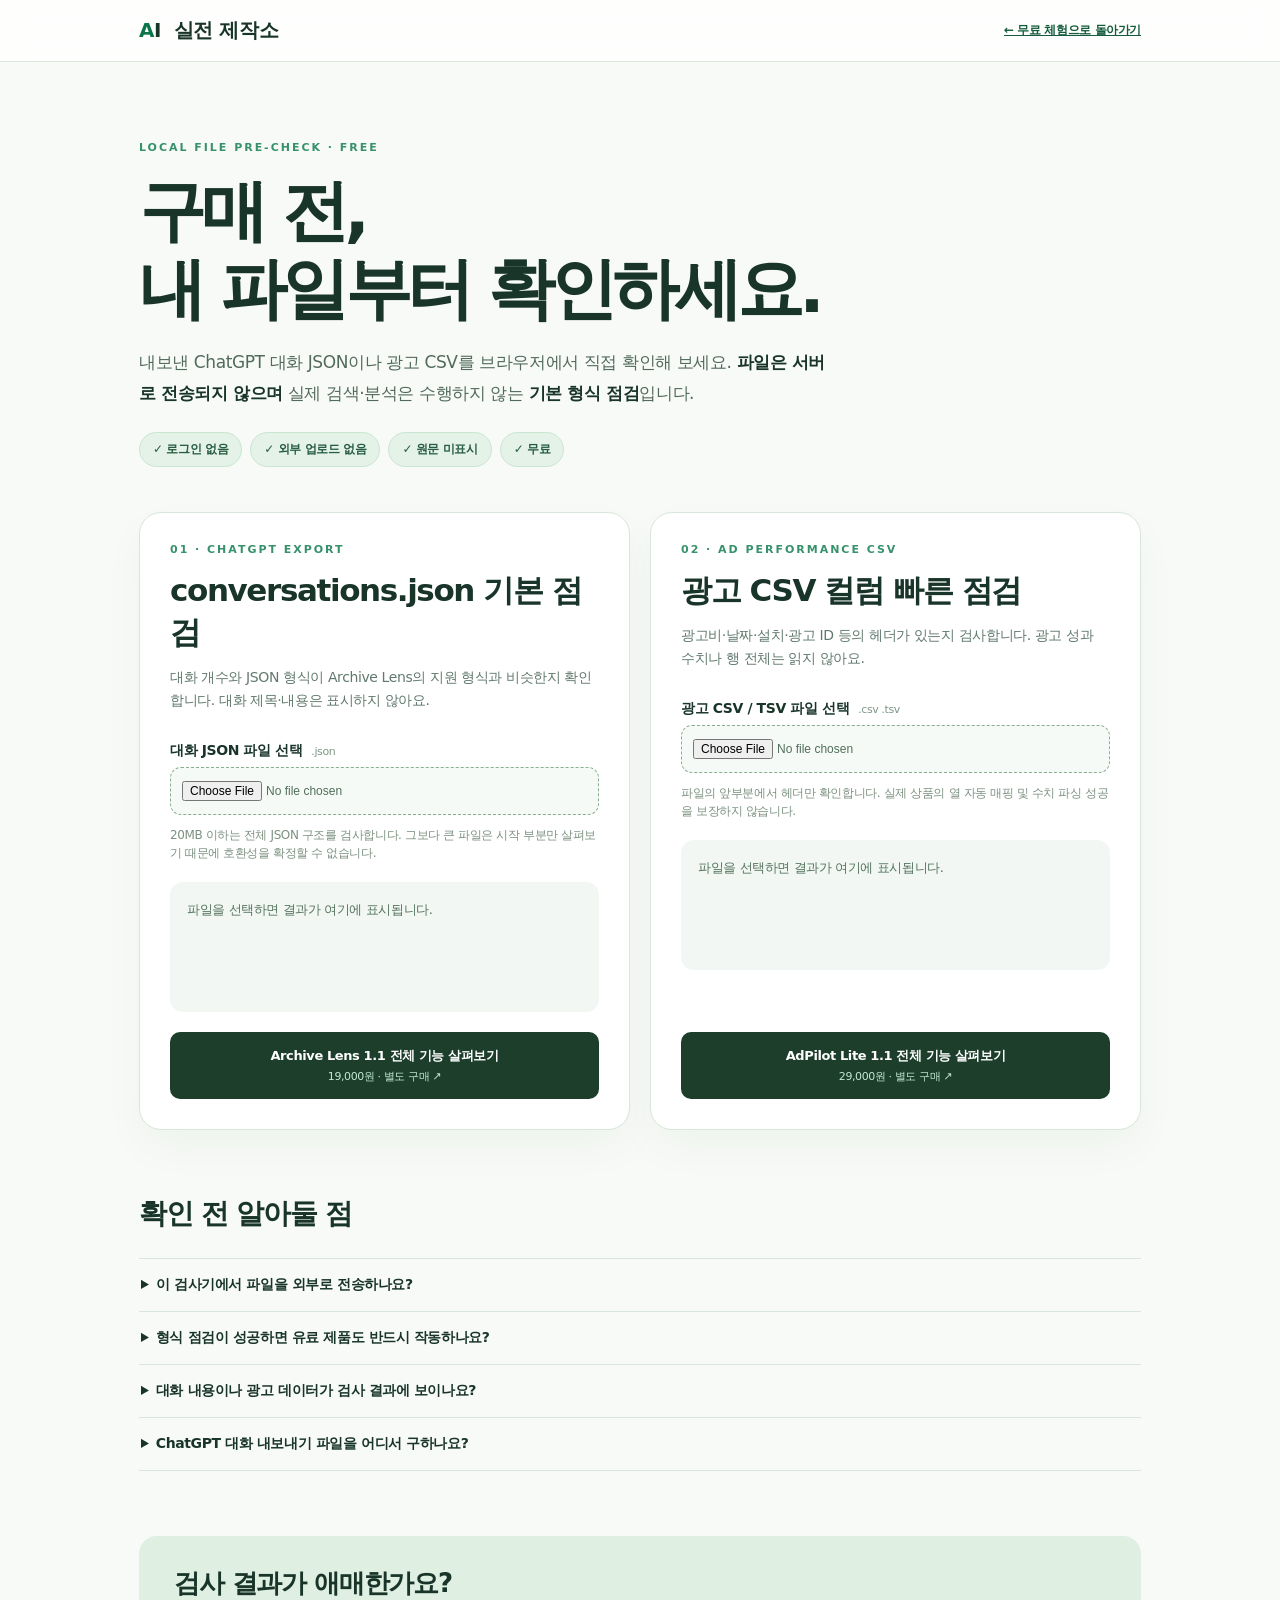
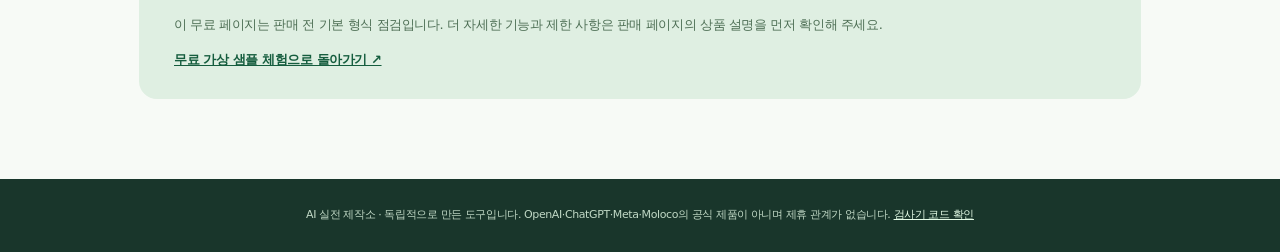
==== check/index.html @ d181d867 "Add free local ChatGPT JSON and ad CSV compatibility precheck" ====
<!doctype html>
<html lang="ko">
<head>
<meta charset="utf-8">
<meta name="viewport" content="width=device-width, initial-scale=1">
<meta name="theme-color" content="#f7faf7">
<meta name="description" content="ChatGPT conversations.json과 Meta·Moloco 광고 CSV의 기본 구조를 무료로 확인하세요. 파일 업로드·회원가입 없이 브라우저에서만 검사합니다.">
<meta property="og:type" content="website">
<meta property="og:title" content="ChatGPT JSON·광고 CSV 무료 파일 검사 | AI 실전 제작소">
<meta property="og:description" content="파일이 내 도구에 적합한지 구매 전 미리 확인. 모든 검사는 브라우저 내부에서만 실행됩니다.">
<meta property="og:url" content="https://latpeed-ai-lab-preview.pages.dev/check/">
<meta property="og:image" content="https://latpeed-ai-lab-preview.pages.dev/preview.png">
<link rel="icon" href="/favicon.svg" type="image/svg+xml">
<link rel="canonical" href="https://latpeed-ai-lab-preview.pages.dev/check/">
<link rel="stylesheet" href="./check.css">
<title>ChatGPT JSON·광고 CSV 무료 파일 검사 | AI 실전 제작소</title>
<script src="./check.js" defer></script>
</head>
<body>
<header><div class="nav"><a class="brand" href="/">AI <span>실전 제작소</span></a><a href="/" class="nav-link">← 무료 체험으로 돌아가기</a></div></header>
<main>
<div class="intro"><div class="eyebrow">LOCAL FILE PRE-CHECK · FREE</div><h1>구매 전,<br>내 파일부터 확인하세요.</h1><p class="lead">내보낸 ChatGPT 대화 JSON이나 광고 CSV를 브라우저에서 직접 확인해 보세요. <strong>파일은 서버로 전송되지 않으며</strong> 실제 검색·분석은 수행하지 않는 <strong>기본 형식 점검</strong>입니다.</p><div class="trust"><span>✓ 로그인 없음</span><span>✓ 외부 업로드 없음</span><span>✓ 원문 미표시</span><span>✓ 무료</span></div></div>
<div class="cols">
<section class="tool" aria-labelledby="json-title">
 <div class="tool-tag">01 · CHATGPT EXPORT</div><h2 id="json-title">conversations.json 기본 점검</h2><p>대화 개수와 JSON 형식이 Archive Lens의 지원 형식과 비슷한지 확인합니다. 대화 제목·내용은 표시하지 않아요.</p>
 <label for="json-file" class="file-label">대화 JSON 파일 선택 <span>.json</span></label><input type="file" id="json-file" accept=".json,application/json" aria-describedby="json-help">
 <p class="hint" id="json-help">20MB 이하는 전체 JSON 구조를 검사합니다. 그보다 큰 파일은 시작 부분만 살펴보기 때문에 호환성을 확정할 수 없습니다.</p>
 <div id="json-result" class="result" aria-live="polite" aria-atomic="true">파일을 선택하면 결과가 여기에 표시됩니다.</div>
 <a class="buy" href="https://www.latpeed.com/products/tej54?utm_source=ai_lab_precheck&utm_medium=owned_site&utm_campaign=20261114&utm_content=json">Archive Lens 1.1 전체 기능 살펴보기 <span>19,000원 · 별도 구매 ↗</span></a>
</section>
<section class="tool" aria-labelledby="csv-title">
 <div class="tool-tag">02 · AD PERFORMANCE CSV</div><h2 id="csv-title">광고 CSV 컬럼 빠른 점검</h2><p>광고비·날짜·설치·광고 ID 등의 헤더가 있는지 검사합니다. 광고 성과 수치나 행 전체는 읽지 않아요.</p>
 <label for="csv-file" class="file-label">광고 CSV / TSV 파일 선택 <span>.csv .tsv</span></label><input type="file" id="csv-file" accept=".csv,.tsv,text/csv,text/tab-separated-values" aria-describedby="csv-help">
 <p class="hint" id="csv-help">파일의 앞부분에서 헤더만 확인합니다. 실제 상품의 열 자동 매핑 및 수치 파싱 성공을 보장하지 않습니다.</p>
 <div id="csv-result" class="result" aria-live="polite" aria-atomic="true">파일을 선택하면 결과가 여기에 표시됩니다.</div>
 <a class="buy" href="https://www.latpeed.com/products/sb5ge?utm_source=ai_lab_precheck&utm_medium=owned_site&utm_campaign=20261114&utm_content=csv">AdPilot Lite 1.1 전체 기능 살펴보기 <span>29,000원 · 별도 구매 ↗</span></a>
</section>
</div>
<section class="faq">
<h2>확인 전 알아둘 점</h2>
<details><summary>이 검사기에서 파일을 외부로 전송하나요?</summary><p>아니요. 브라우저의 File API로 파일을 읽어 로컬 JavaScript에서만 처리합니다. 검사기는 별도 서버 저장, 파일 전송, 외부 통계 스크립트가 없습니다. 사이트 접속 자체의 표준 호스팅 로그는 발생할 수 있습니다.</p></details>
<details><summary>형식 점검이 성공하면 유료 제품도 반드시 작동하나요?</summary><p>아니요. JSON의 중첩 구조, 대화 분기, 첨부 파일 및 광고 제공사의 CSV 헤더·인코딩·날짜·통화·이벤트 정의에 따라 실제 동작은 달라질 수 있습니다. 검사기는 파일 호환성을 보증하지 않습니다.</p></details>
<details><summary>대화 내용이나 광고 데이터가 검사 결과에 보이나요?</summary><p>아니요. 대화 수 및 지원 패턴 여부, 광고 컬럼 <em>분류 결과</em>만 표시합니다. 파일 이름·대화 제목·채팅 본문·광고 행의 수치·계정 ID는 표시하지 않습니다.</p></details>
<details><summary>ChatGPT 대화 내보내기 파일을 어디서 구하나요?</summary><p>ChatGPT에서 본인 계정의 데이터 내보내기 기능으로 받은 압축 파일을 직접 해제한 뒤, 포함된 <code>conversations.json</code>을 선택하세요. 이 페이지는 내 계정에 자동으로 접속하거나 대화를 백업하지 않습니다.</p></details>
</section>
<div class="bottom"><h2>검사 결과가 애매한가요?</h2><p>이 무료 페이지는 판매 전 기본 형식 점검입니다. 더 자세한 기능과 제한 사항은 판매 페이지의 상품 설명을 먼저 확인해 주세요.</p><a href="/" class="back">무료 가상 샘플 체험으로 돌아가기 ↗</a></div>
</main><footer>AI 실전 제작소 · 독립적으로 만든 도구입니다. OpenAI·ChatGPT·Meta·Moloco의 공식 제품이 아니며 제휴 관계가 없습니다. <a href="https://github.com/jeremy-merchant/ai-practical-lab-demos">검사기 코드 확인</a></footer>
</body>
</html>
---- check/check.css ----
:root{color-scheme:light;--ink:#19352a;--muted:#678075;--line:#d8e6db;--bg:#f7faf6;--accent:#145c3d}
*{box-sizing:border-box}body{margin:0;background:var(--bg);color:var(--ink);font-family:system-ui,-apple-system,"Apple SD Gothic Neo","Noto Sans KR",sans-serif;letter-spacing:-.025em}a{color:inherit}header{border-bottom:1px solid var(--line);background:#ffffffcc;position:sticky;top:0;z-index:4;backdrop-filter:blur(12px)}.nav{max-width:1050px;padding:17px 24px;margin:auto;display:flex;align-items:center;justify-content:space-between;gap:16px}.brand{text-decoration:none;font-weight:900;font-size:20px}.brand:first-letter{color:#0b754a}.brand span{margin-left:6px}.nav-link{font-size:12px;color:var(--accent);font-weight:700}main{max-width:1050px;margin:auto;padding:44px 24px 80px}.intro{max-width:810px;padding:35px 0 45px}.eyebrow,.tool-tag{font-size:11px;letter-spacing:.18em;font-weight:850;color:#37916c}h1{font-size:clamp(38px,6vw,67px);letter-spacing:-.07em;line-height:1.17;margin:18px 0 18px}h2{letter-spacing:-.045em}.lead{font-size:17px;color:#526a5c;line-height:1.85;max-width:690px}.lead strong{color:var(--ink)}.trust{display:flex;flex-wrap:wrap;gap:8px;margin-top:22px}.trust span{font-size:12px;color:#275d41;padding:8px 13px;border-radius:99px;background:#e4f2e7;border:1px solid #c9e6d1;font-weight:750}.cols{display:grid;grid-template-columns:1fr 1fr;gap:20px}.tool{border:1px solid var(--line);border-radius:22px;padding:30px;background:#fff;box-shadow:0 18px 45px #16352409;display:flex;flex-direction:column;min-width:0}.tool h2{font-size:clamp(22px,2.6vw,31px);margin:14px 0 12px}.tool>p{font-size:14px;color:#61796d;line-height:1.7;margin:0 0 17px}.file-label{display:flex;flex-wrap:wrap;align-items:center;gap:9px;font-size:14px;font-weight:800;margin:12px 0 7px}.file-label span{font-size:11px;color:#7f9586;font-weight:500}input[type=file]{max-width:100%;font-size:12px;color:#516f5b;border:1px dashed #86ae91;border-radius:11px;padding:13px 11px;background:#f6faf6;cursor:pointer}.hint{font-size:12px!important;line-height:1.5!important;color:#7c9181!important;margin:11px 0 14px!important}.result{margin:6px 0 20px;border-radius:13px;background:#f2f7f3;padding:17px;color:#55745e;font-size:13px;line-height:1.7;min-height:130px;overflow-wrap:anywhere}.result h3{font-size:16px;margin:0 0 8px;color:#25543c}.result ul{margin:7px 0 0;padding-left:20px}.result.warn{background:#fff7e9;color:#7b5a23}.result.warn h3{color:#6d4517}.result.success{background:#e7f6ea;color:#315d3d}.result.success h3{color:#1c6944}.result.fail{background:#fff1f0;color:#904737}.result.fail h3{color:#a13a32}.buy{margin-top:auto;background:#1c3e2b;color:#fff;padding:15px 16px;text-align:center;text-decoration:none;border-radius:10px;font-size:13px;font-weight:800}.buy span{display:block;font-weight:500;color:#c4ead2;margin-top:4px;font-size:11px}.buy:hover{background:#225b3f}.faq{margin:65px 0}.faq h2{font-size:28px;margin-bottom:25px}details{border-top:1px solid var(--line);padding:17px 2px}details:last-child{border-bottom:1px solid var(--line)}summary{cursor:pointer;font-weight:800;font-size:14px}details p{font-size:13px;line-height:1.8;color:var(--muted)}.bottom{border-radius:18px;background:#dfefe2;padding:30px 35px}.bottom h2{margin:0;font-size:26px}.bottom p{font-size:13px;color:#4e6f55;line-height:1.7}.back{font-size:13px;font-weight:800;color:#155d3e}footer{text-align:center;font-size:11px;line-height:1.9;padding:26px;background:#19362b;color:#c1d9c6}footer a{color:#e4fce7}a:focus-visible,input:focus-visible,summary:focus-visible{outline:3px solid #6cc48e;outline-offset:3px}@media(max-width:760px){.cols{grid-template-columns:1fr}.tool{padding:24px}.intro{padding:25px 0}.faq{margin:40px 0}}@media(max-width:420px){main{padding:20px 15px 55px}.nav{padding:15px 16px}.brand{font-size:16px}.tool{padding:20px}.lead{font-size:15px}.bottom{padding:25px}}
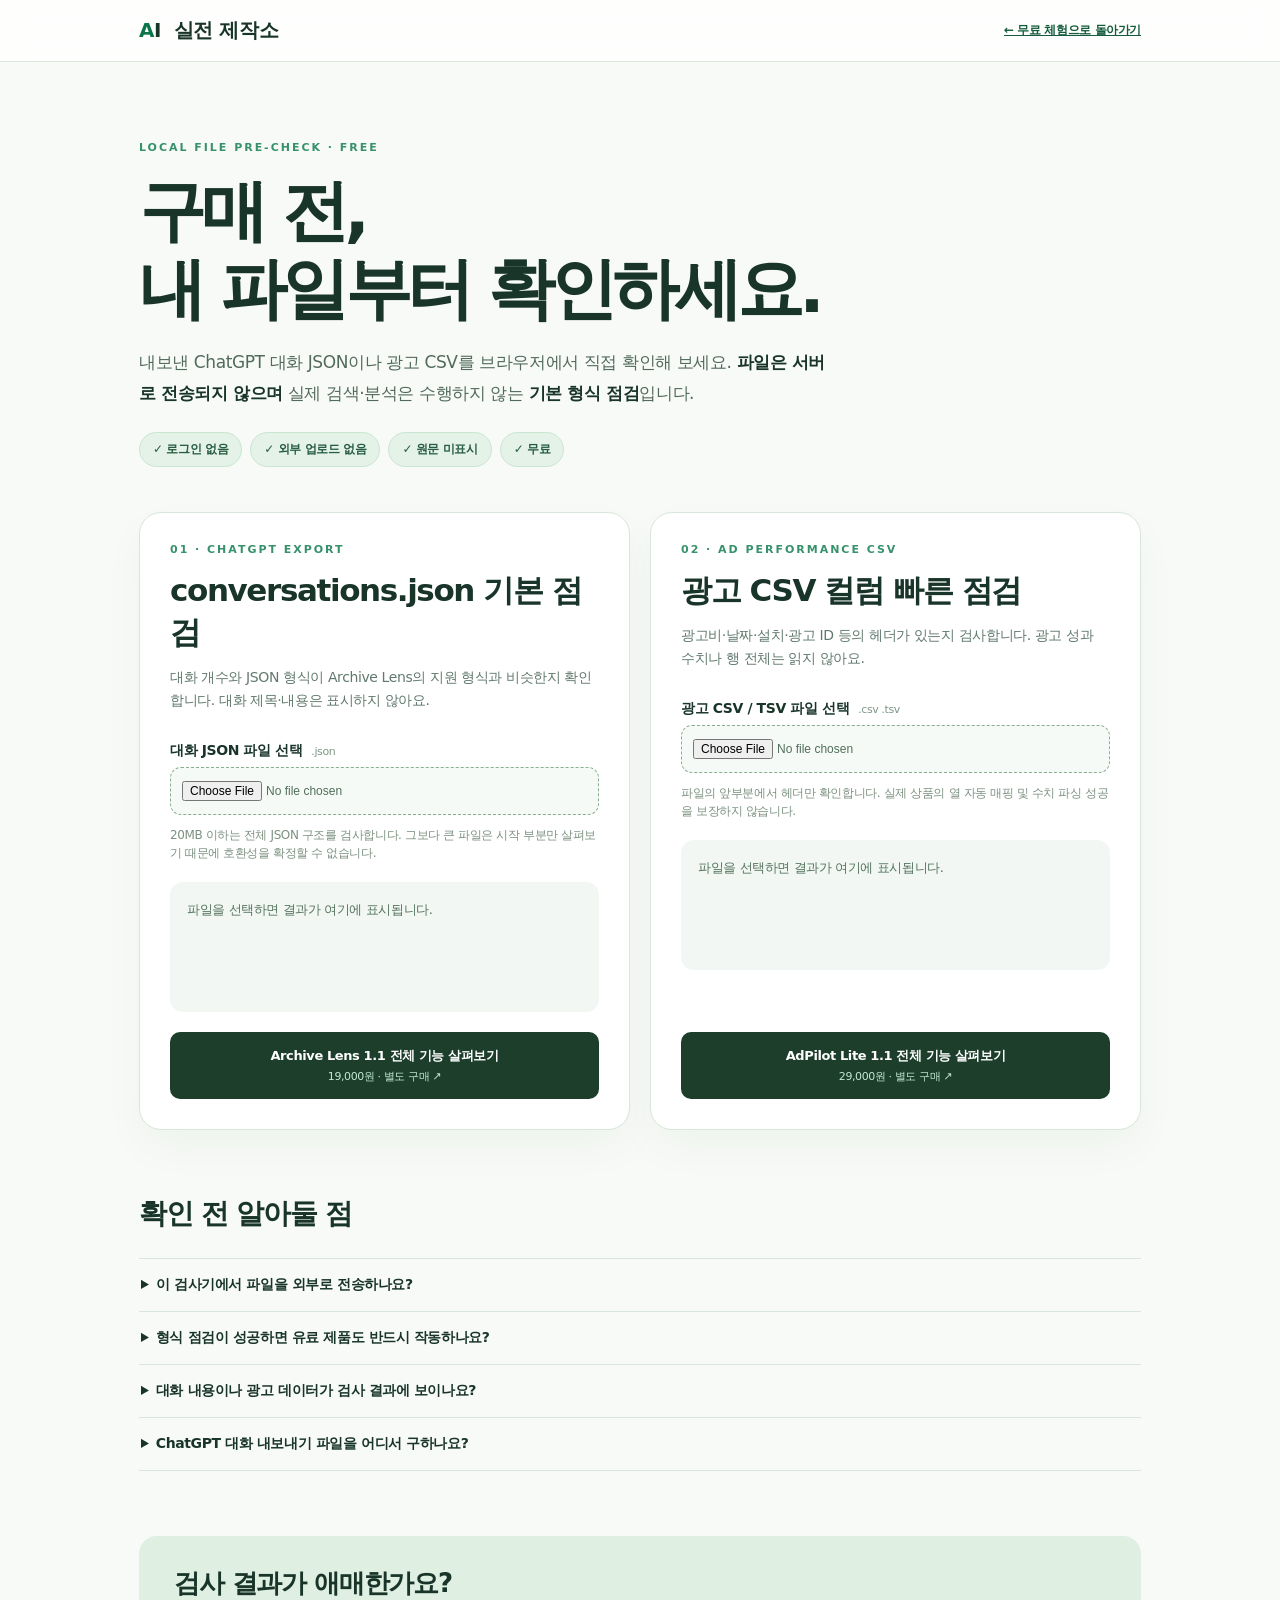
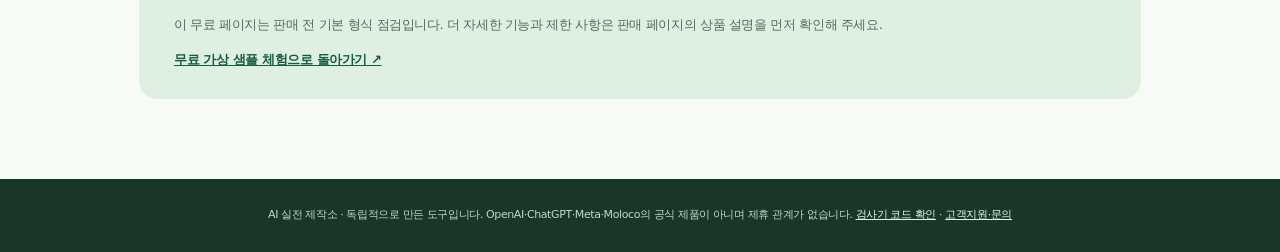
==== commit 579acace: "Add buyer support contact page and precheck entrypoints" ====
--- a/check/index.html
+++ b/check/index.html
@@ -44,6 +44,6 @@
 <details><summary>ChatGPT 대화 내보내기 파일을 어디서 구하나요?</summary><p>ChatGPT에서 본인 계정의 데이터 내보내기 기능으로 받은 압축 파일을 직접 해제한 뒤, 포함된 <code>conversations.json</code>을 선택하세요. 이 페이지는 내 계정에 자동으로 접속하거나 대화를 백업하지 않습니다.</p></details>
 </section>
 <div class="bottom"><h2>검사 결과가 애매한가요?</h2><p>이 무료 페이지는 판매 전 기본 형식 점검입니다. 더 자세한 기능과 제한 사항은 판매 페이지의 상품 설명을 먼저 확인해 주세요.</p><a href="/" class="back">무료 가상 샘플 체험으로 돌아가기 ↗</a></div>
-</main><footer>AI 실전 제작소 · 독립적으로 만든 도구입니다. OpenAI·ChatGPT·Meta·Moloco의 공식 제품이 아니며 제휴 관계가 없습니다. <a href="https://github.com/jeremy-merchant/ai-practical-lab-demos">검사기 코드 확인</a></footer>
+</main><footer>AI 실전 제작소 · 독립적으로 만든 도구입니다. OpenAI·ChatGPT·Meta·Moloco의 공식 제품이 아니며 제휴 관계가 없습니다. <a href="https://github.com/jeremy-merchant/ai-practical-lab-demos">검사기 코드 확인</a> · <a href="/contact/">고객지원·문의</a></footer>
 </body>
 </html>
